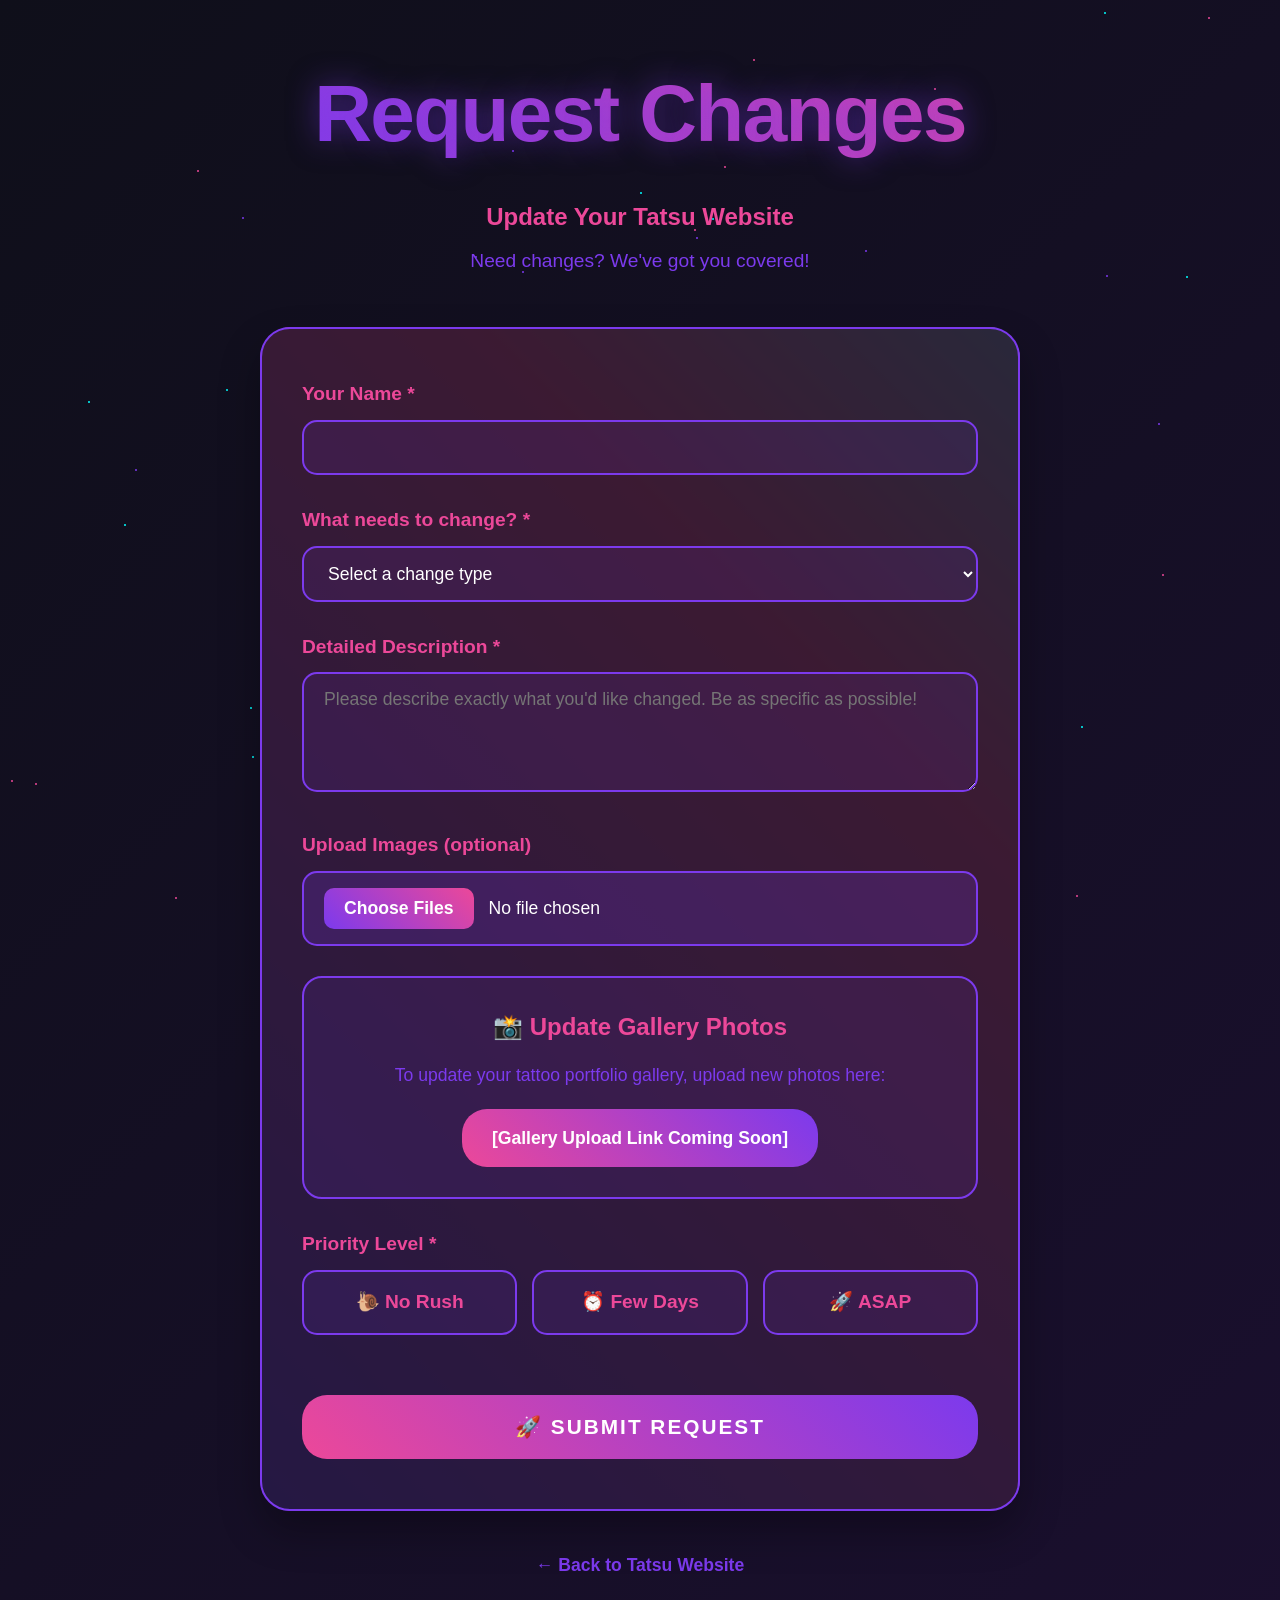
==== changes.html @ d2bb9855 "Add change request form + visual editor — full BWS client experience" ====
<!DOCTYPE html>
<html lang="en">
<head>
    <meta charset="UTF-8">
    <meta name="viewport" content="width=device-width, initial-scale=1.0">
    <title>Request Changes - TATSU | Houston, TX</title>
    <style>
        * {
            margin: 0;
            padding: 0;
            box-sizing: border-box;
        }

        body {
            font-family: 'Arial', sans-serif;
            background: linear-gradient(135deg, #0f0f1a 0%, #1a0f2e 100%);
            color: white;
            line-height: 1.6;
            min-height: 100vh;
            overflow-x: hidden;
        }

        /* Animated background stars */
        .stars {
            position: fixed;
            top: 0;
            left: 0;
            width: 100%;
            height: 100%;
            pointer-events: none;
            z-index: -1;
        }

        .star {
            position: absolute;
            width: 2px;
            height: 2px;
            background: #ec4899;
            border-radius: 50%;
            animation: twinkle 3s infinite;
        }

        .star:nth-child(2n) {
            background: #7c3aed;
            animation-delay: 1s;
        }

        .star:nth-child(3n) {
            background: #00ffff;
            animation-delay: 2s;
        }

        @keyframes twinkle {
            0%, 100% { opacity: 0; }
            50% { opacity: 1; }
        }

        .container {
            max-width: 800px;
            margin: 0 auto;
            padding: 50px 20px;
        }

        /* Header */
        .header {
            text-align: center;
            margin-bottom: 50px;
        }

        .header h1 {
            font-size: clamp(3rem, 10vw, 5rem);
            font-weight: 900;
            background: linear-gradient(45deg, #7c3aed, #ec4899, #00ffff, #7c3aed);
            background-size: 400%;
            background-clip: text;
            -webkit-background-clip: text;
            -webkit-text-fill-color: transparent;
            animation: gradient 3s ease-in-out infinite;
            text-shadow: 0 0 30px rgba(124, 58, 237, 0.5);
            letter-spacing: -0.02em;
            margin-bottom: 20px;
        }

        @keyframes gradient {
            0%, 100% { background-position: 0% 50%; }
            50% { background-position: 100% 50%; }
        }

        .header .subtitle {
            font-size: 1.5rem;
            color: #ec4899;
            font-weight: 600;
            margin-bottom: 10px;
        }

        .header .description {
            color: #7c3aed;
            font-size: 1.2rem;
            font-weight: 500;
        }

        /* Form Styles */
        .form-container {
            background: rgba(15, 15, 26, 0.8);
            border: 2px solid #7c3aed;
            border-radius: 30px;
            padding: 50px 40px;
            box-shadow: 0 20px 40px rgba(0, 0, 0, 0.3);
            position: relative;
        }

        .form-container::before {
            content: '';
            position: absolute;
            top: -2px;
            left: -2px;
            right: -2px;
            bottom: -2px;
            background: linear-gradient(45deg, #7c3aed, #ec4899, #00ffff, #7c3aed);
            background-size: 400%;
            border-radius: 32px;
            z-index: -1;
            animation: gradient 3s ease-in-out infinite;
        }

        .form-group {
            margin-bottom: 30px;
        }

        .form-group label {
            display: block;
            font-size: 1.2rem;
            font-weight: 600;
            color: #ec4899;
            margin-bottom: 10px;
        }

        .form-group input,
        .form-group select,
        .form-group textarea {
            width: 100%;
            padding: 15px 20px;
            font-size: 1.1rem;
            font-family: 'Arial', sans-serif;
            background: rgba(124, 58, 237, 0.1);
            border: 2px solid #7c3aed;
            border-radius: 15px;
            color: white;
            transition: all 0.3s ease;
        }

        .form-group input:focus,
        .form-group select:focus,
        .form-group textarea:focus {
            outline: none;
            border-color: #ec4899;
            background: rgba(236, 72, 153, 0.1);
            box-shadow: 0 0 20px rgba(236, 72, 153, 0.3);
        }

        .form-group select option {
            background: #1a0f2e;
            color: white;
        }

        .form-group textarea {
            min-height: 120px;
            resize: vertical;
        }

        .form-group input[type="file"] {
            background: rgba(124, 58, 237, 0.2);
            cursor: pointer;
        }

        .form-group input[type="file"]::-webkit-file-upload-button {
            background: linear-gradient(45deg, #7c3aed, #ec4899);
            border: none;
            color: white;
            padding: 10px 20px;
            border-radius: 10px;
            font-weight: 600;
            cursor: pointer;
            margin-right: 15px;
        }

        /* Priority badges */
        .priority-options {
            display: grid;
            grid-template-columns: repeat(auto-fit, minmax(150px, 1fr));
            gap: 15px;
        }

        .priority-option {
            position: relative;
        }

        .priority-option input[type="radio"] {
            display: none;
        }

        .priority-option label {
            display: block;
            padding: 15px 20px;
            background: rgba(124, 58, 237, 0.1);
            border: 2px solid #7c3aed;
            border-radius: 15px;
            text-align: center;
            cursor: pointer;
            transition: all 0.3s ease;
            font-weight: 600;
        }

        .priority-option input[type="radio"]:checked + label {
            background: linear-gradient(45deg, #7c3aed, #ec4899);
            border-color: #ec4899;
            box-shadow: 0 10px 20px rgba(236, 72, 153, 0.3);
        }

        .priority-option label:hover {
            border-color: #ec4899;
            background: rgba(236, 72, 153, 0.1);
        }

        /* Gallery Upload Section */
        .gallery-upload {
            background: rgba(124, 58, 237, 0.1);
            border: 2px solid #7c3aed;
            border-radius: 20px;
            padding: 30px;
            margin: 30px 0;
            text-align: center;
        }

        .gallery-upload h3 {
            color: #ec4899;
            font-size: 1.5rem;
            margin-bottom: 15px;
            font-weight: 700;
        }

        .gallery-upload p {
            font-size: 1.1rem;
            color: #7c3aed;
            margin-bottom: 20px;
        }

        .gallery-link {
            display: inline-block;
            background: linear-gradient(45deg, #ec4899, #7c3aed);
            color: white;
            text-decoration: none;
            padding: 15px 30px;
            border-radius: 25px;
            font-weight: 600;
            font-size: 1.1rem;
            transition: all 0.3s ease;
        }

        .gallery-link:hover {
            transform: translateY(-3px);
            box-shadow: 0 10px 20px rgba(236, 72, 153, 0.4);
        }

        /* Submit Button */
        .submit-btn {
            background: linear-gradient(45deg, #ec4899, #7c3aed);
            color: white;
            border: none;
            padding: 20px 50px;
            font-size: 1.3rem;
            font-weight: 700;
            border-radius: 25px;
            cursor: pointer;
            transition: all 0.3s ease;
            text-transform: uppercase;
            letter-spacing: 2px;
            width: 100%;
            margin-top: 20px;
        }

        .submit-btn:hover {
            transform: translateY(-3px);
            box-shadow: 0 15px 30px rgba(236, 72, 153, 0.5);
        }

        .submit-btn:active {
            transform: translateY(0);
        }

        /* Back link */
        .back-link {
            text-align: center;
            margin-top: 40px;
        }

        .back-link a {
            color: #7c3aed;
            text-decoration: none;
            font-size: 1.1rem;
            font-weight: 600;
            transition: color 0.3s ease;
        }

        .back-link a:hover {
            color: #ec4899;
        }

        /* Mobile Responsive */
        @media (max-width: 768px) {
            .container {
                padding: 30px 15px;
            }
            
            .form-container {
                padding: 30px 25px;
            }

            .priority-options {
                grid-template-columns: 1fr;
            }
        }

        /* Smooth Scroll */
        html {
            scroll-behavior: smooth;
        }
    </style>
</head>
<body>
    <div class="stars" id="stars"></div>

    <div class="container">
        <div class="header">
            <h1>Request Changes</h1>
            <div class="subtitle">Update Your Tatsu Website</div>
            <div class="description">Need changes? We've got you covered!</div>
        </div>

        <div class="form-container">
            <form action="https://formsubmit.co/bayouwebstudio@gmail.com" method="POST" enctype="multipart/form-data">
                <!-- Hidden Fields -->
                <input type="hidden" name="_subject" value="Site Change Request — Tatsu Tattoos">
                <input type="hidden" name="site_name" value="Tatsu Tattoos">
                <input type="hidden" name="_next" value="https://tatsutattoos.com/index.html">

                <!-- Name Field -->
                <div class="form-group">
                    <label for="name">Your Name *</label>
                    <input type="text" id="name" name="name" required>
                </div>

                <!-- What to Change Dropdown -->
                <div class="form-group">
                    <label for="change_type">What needs to change? *</label>
                    <select id="change_type" name="change_type" required>
                        <option value="">Select a change type</option>
                        <option value="Update Gallery">Update Gallery</option>
                        <option value="Change Text">Change Text</option>
                        <option value="Update Contact Info">Update Contact Info</option>
                        <option value="Update Hours">Update Hours</option>
                        <option value="Add/Remove Services">Add/Remove Services</option>
                        <option value="Other">Other</option>
                    </select>
                </div>

                <!-- Description -->
                <div class="form-group">
                    <label for="description">Detailed Description *</label>
                    <textarea id="description" name="description" placeholder="Please describe exactly what you'd like changed. Be as specific as possible!" required></textarea>
                </div>

                <!-- Upload Images -->
                <div class="form-group">
                    <label for="images">Upload Images (optional)</label>
                    <input type="file" id="images" name="images" accept="image/*" multiple>
                </div>

                <!-- Gallery Upload Section -->
                <div class="gallery-upload">
                    <h3>📸 Update Gallery Photos</h3>
                    <p>To update your tattoo portfolio gallery, upload new photos here:</p>
                    <div class="gallery-link">[Gallery Upload Link Coming Soon]</div>
                </div>

                <!-- Priority -->
                <div class="form-group">
                    <label>Priority Level *</label>
                    <div class="priority-options">
                        <div class="priority-option">
                            <input type="radio" id="no_rush" name="priority" value="No rush" required>
                            <label for="no_rush">🐌 No Rush</label>
                        </div>
                        <div class="priority-option">
                            <input type="radio" id="few_days" name="priority" value="Few days" required>
                            <label for="few_days">⏰ Few Days</label>
                        </div>
                        <div class="priority-option">
                            <input type="radio" id="asap" name="priority" value="ASAP" required>
                            <label for="asap">🚀 ASAP</label>
                        </div>
                    </div>
                </div>

                <!-- Submit Button -->
                <button type="submit" class="submit-btn">
                    🚀 Submit Request
                </button>
            </form>
        </div>

        <div class="back-link">
            <a href="index.html">← Back to Tatsu Website</a>
        </div>
    </div>

    <script>
        // Create animated stars (same as main site)
        function createStars() {
            const starsContainer = document.getElementById('stars');
            const numberOfStars = 50;
            
            for (let i = 0; i < numberOfStars; i++) {
                const star = document.createElement('div');
                star.className = 'star';
                star.style.left = Math.random() * 100 + '%';
                star.style.top = Math.random() * 100 + '%';
                star.style.animationDelay = Math.random() * 3 + 's';
                starsContainer.appendChild(star);
            }
        }

        // Initialize
        createStars();
    </script>
</body>
</html>
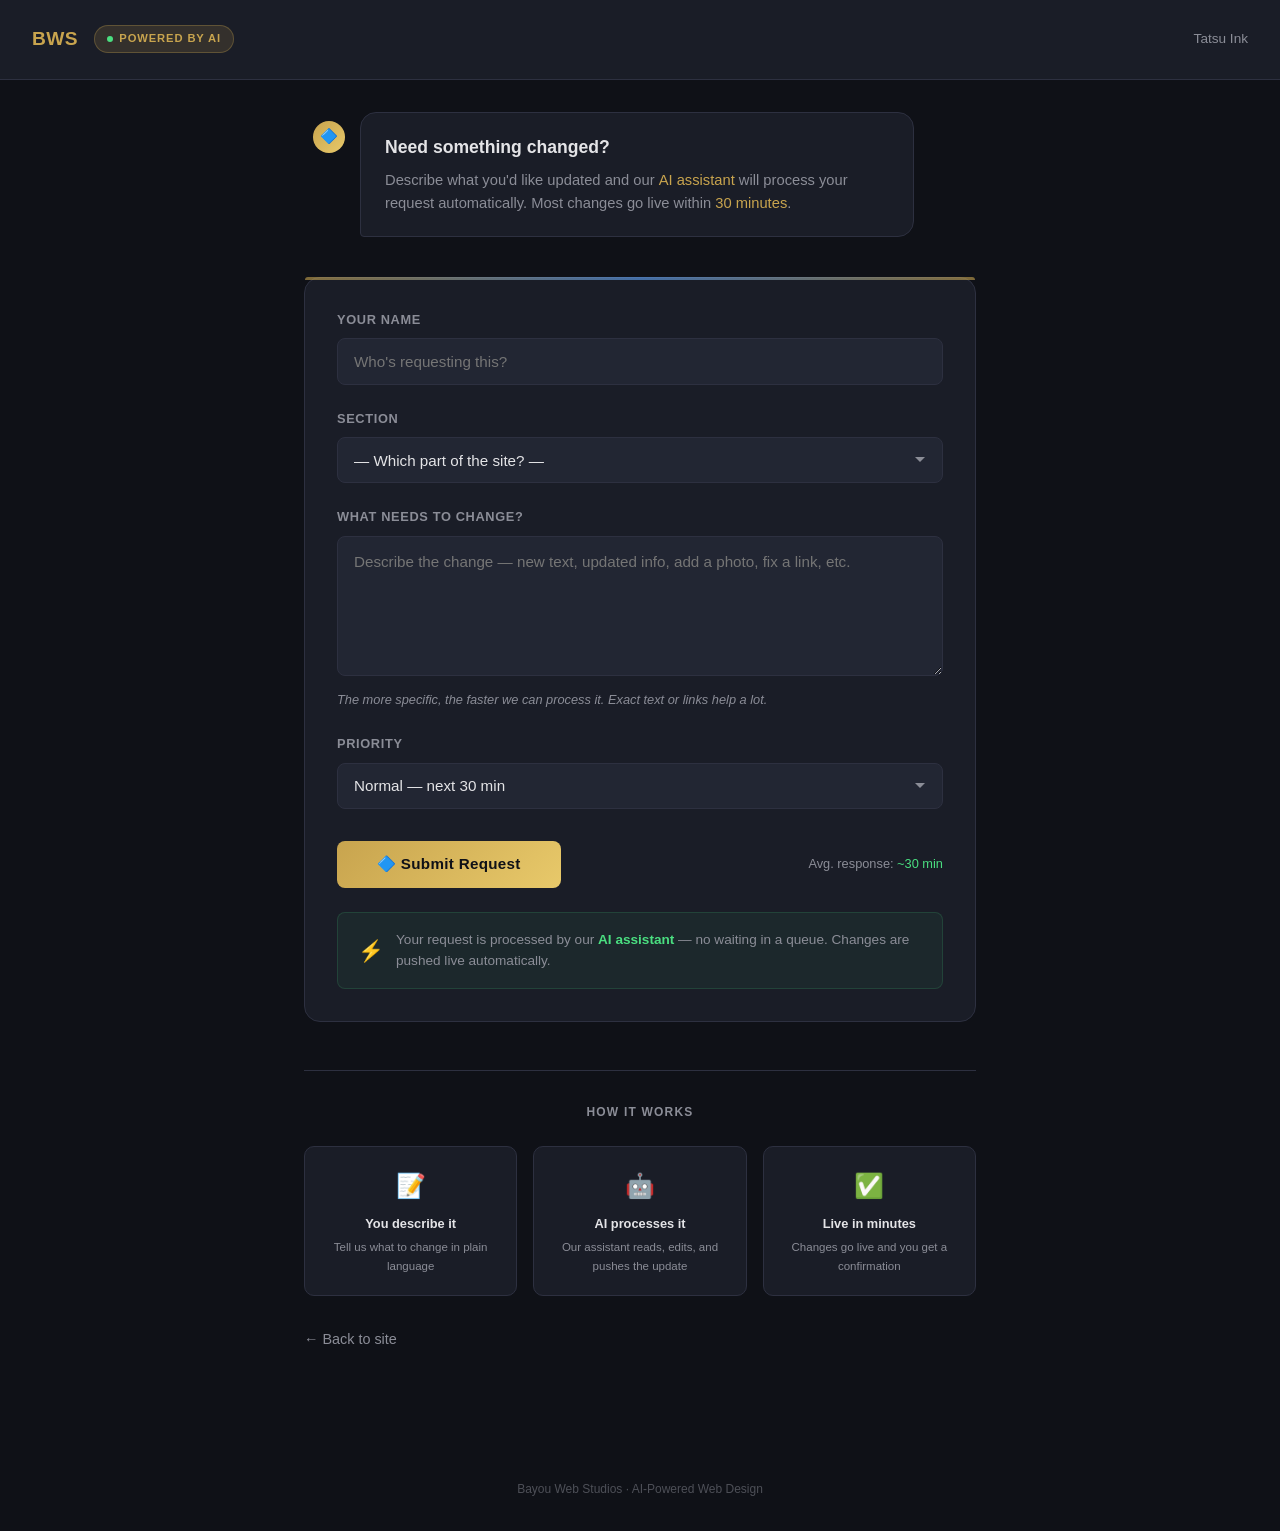
==== commit 5ca9e41d: "Add AI-powered change request page" ====
--- a/changes.html
+++ b/changes.html
@@ -3,435 +3,552 @@
 <head>
     <meta charset="UTF-8">
     <meta name="viewport" content="width=device-width, initial-scale=1.0">
-    <title>Request Changes - TATSU | Houston, TX</title>
+    <title>Request Changes — Tatsu Ink | Bayou Web Studios</title>
+    <meta name="robots" content="noindex, nofollow">
+    <link rel="icon" type="image/svg+xml" href="data:image/svg+xml,<svg xmlns='http://www.w3.org/2000/svg' viewBox='0 0 100 100'><text y='.9em' font-size='90'>🔷</text></svg>">
     <style>
-        * {
-            margin: 0;
-            padding: 0;
-            box-sizing: border-box;
+        * { margin: 0; padding: 0; box-sizing: border-box; }
+        
+        :root {
+            --bg: #0f1117;
+            --surface: #1a1d27;
+            --card: #222633;
+            --accent: #c8a44e;
+            --accent-glow: rgba(200, 164, 78, 0.15);
+            --text: #e4e4e7;
+            --text-muted: #8b8d97;
+            --border: #2d3040;
+            --success: #4ade80;
+            --ai-blue: #60a5fa;
         }
 
         body {
-            font-family: 'Arial', sans-serif;
-            background: linear-gradient(135deg, #0f0f1a 0%, #1a0f2e 100%);
-            color: white;
+            font-family: -apple-system, BlinkMacSystemFont, 'Segoe UI', sans-serif;
+            background: var(--bg);
+            color: var(--text);
+            min-height: 100vh;
             line-height: 1.6;
-            min-height: 100vh;
-            overflow-x: hidden;
-        }
-
-        /* Animated background stars */
-        .stars {
-            position: fixed;
-            top: 0;
-            left: 0;
-            width: 100%;
-            height: 100%;
-            pointer-events: none;
-            z-index: -1;
-        }
-
-        .star {
-            position: absolute;
-            width: 2px;
-            height: 2px;
-            background: #ec4899;
-            border-radius: 50%;
-            animation: twinkle 3s infinite;
-        }
-
-        .star:nth-child(2n) {
-            background: #7c3aed;
-            animation-delay: 1s;
-        }
-
-        .star:nth-child(3n) {
-            background: #00ffff;
-            animation-delay: 2s;
-        }
-
-        @keyframes twinkle {
-            0%, 100% { opacity: 0; }
-            50% { opacity: 1; }
-        }
-
-        .container {
-            max-width: 800px;
-            margin: 0 auto;
-            padding: 50px 20px;
         }
 
         /* Header */
         .header {
-            text-align: center;
-            margin-bottom: 50px;
-        }
-
-        .header h1 {
-            font-size: clamp(3rem, 10vw, 5rem);
-            font-weight: 900;
-            background: linear-gradient(45deg, #7c3aed, #ec4899, #00ffff, #7c3aed);
-            background-size: 400%;
-            background-clip: text;
-            -webkit-background-clip: text;
-            -webkit-text-fill-color: transparent;
-            animation: gradient 3s ease-in-out infinite;
-            text-shadow: 0 0 30px rgba(124, 58, 237, 0.5);
-            letter-spacing: -0.02em;
-            margin-bottom: 20px;
-        }
-
-        @keyframes gradient {
-            0%, 100% { background-position: 0% 50%; }
-            50% { background-position: 100% 50%; }
-        }
-
-        .header .subtitle {
-            font-size: 1.5rem;
-            color: #ec4899;
+            padding: 1.5rem 2rem;
+            border-bottom: 1px solid var(--border);
+            display: flex;
+            align-items: center;
+            justify-content: space-between;
+            background: var(--surface);
+        }
+
+        .header-left {
+            display: flex;
+            align-items: center;
+            gap: 1rem;
+        }
+
+        .bws-logo {
+            font-size: 1.2rem;
+            font-weight: 700;
+            color: var(--accent);
+            text-decoration: none;
+            letter-spacing: 0.02em;
+        }
+
+        .ai-badge {
+            display: inline-flex;
+            align-items: center;
+            gap: 0.4rem;
+            padding: 0.25rem 0.75rem;
+            background: var(--accent-glow);
+            border: 1px solid rgba(200, 164, 78, 0.3);
+            border-radius: 100px;
+            font-size: 0.7rem;
             font-weight: 600;
-            margin-bottom: 10px;
-        }
-
-        .header .description {
-            color: #7c3aed;
-            font-size: 1.2rem;
+            letter-spacing: 0.08em;
+            text-transform: uppercase;
+            color: var(--accent);
+        }
+
+        .ai-badge .pulse {
+            width: 6px;
+            height: 6px;
+            background: var(--success);
+            border-radius: 50%;
+            animation: pulse 2s infinite;
+        }
+
+        @keyframes pulse {
+            0%, 100% { opacity: 1; box-shadow: 0 0 0 0 rgba(74, 222, 128, 0.4); }
+            50% { opacity: 0.7; box-shadow: 0 0 0 4px rgba(74, 222, 128, 0); }
+        }
+
+        .site-name {
+            font-size: 0.85rem;
+            color: var(--text-muted);
+        }
+
+        /* Main Layout */
+        .main {
+            max-width: 720px;
+            margin: 0 auto;
+            padding: 2rem 1.5rem 6rem;
+        }
+
+        /* Chat-style intro */
+        .chat-intro {
+            margin-bottom: 2.5rem;
+        }
+
+        .chat-bubble {
+            background: var(--surface);
+            border: 1px solid var(--border);
+            border-radius: 1rem 1rem 1rem 0.25rem;
+            padding: 1.25rem 1.5rem;
+            margin-bottom: 1rem;
+            position: relative;
+            max-width: 90%;
+        }
+
+        .chat-bubble .avatar {
+            position: absolute;
+            left: -3rem;
+            top: 0.5rem;
+            width: 2rem;
+            height: 2rem;
+            background: linear-gradient(135deg, var(--accent), #e8c96a);
+            border-radius: 50%;
+            display: flex;
+            align-items: center;
+            justify-content: center;
+            font-size: 0.9rem;
+        }
+
+        .chat-bubble h2 {
+            font-size: 1.1rem;
+            font-weight: 600;
+            margin-bottom: 0.5rem;
+            color: var(--text);
+        }
+
+        .chat-bubble p {
+            color: var(--text-muted);
+            font-size: 0.92rem;
+        }
+
+        .chat-bubble .highlight {
+            color: var(--accent);
             font-weight: 500;
         }
 
-        /* Form Styles */
+        /* Form as chat response */
         .form-container {
-            background: rgba(15, 15, 26, 0.8);
-            border: 2px solid #7c3aed;
-            border-radius: 30px;
-            padding: 50px 40px;
-            box-shadow: 0 20px 40px rgba(0, 0, 0, 0.3);
+            background: var(--surface);
+            border: 1px solid var(--border);
+            border-radius: 1rem;
+            padding: 2rem;
             position: relative;
         }
 
         .form-container::before {
             content: '';
             position: absolute;
-            top: -2px;
-            left: -2px;
-            right: -2px;
-            bottom: -2px;
-            background: linear-gradient(45deg, #7c3aed, #ec4899, #00ffff, #7c3aed);
-            background-size: 400%;
-            border-radius: 32px;
-            z-index: -1;
-            animation: gradient 3s ease-in-out infinite;
+            top: -1px;
+            left: 0;
+            right: 0;
+            height: 3px;
+            background: linear-gradient(90deg, var(--accent), var(--ai-blue), var(--accent));
+            border-radius: 1rem 1rem 0 0;
+            opacity: 0.6;
         }
 
         .form-group {
-            margin-bottom: 30px;
+            margin-bottom: 1.5rem;
         }
 
         .form-group label {
             display: block;
-            font-size: 1.2rem;
+            font-size: 0.8rem;
             font-weight: 600;
-            color: #ec4899;
-            margin-bottom: 10px;
+            letter-spacing: 0.05em;
+            text-transform: uppercase;
+            color: var(--text-muted);
+            margin-bottom: 0.5rem;
         }
 
         .form-group input,
-        .form-group select,
+        .form-group textarea,
+        .form-group select {
+            width: 100%;
+            padding: 0.85rem 1rem;
+            font-family: inherit;
+            font-size: 0.95rem;
+            color: var(--text);
+            background: var(--card);
+            border: 1px solid var(--border);
+            border-radius: 8px;
+            transition: all 0.2s;
+            -webkit-appearance: none;
+        }
+
+        .form-group select {
+            cursor: pointer;
+            background-image: url("data:image/svg+xml,%3Csvg xmlns='http://www.w3.org/2000/svg' width='12' height='12' viewBox='0 0 12 12'%3E%3Cpath fill='%238b8d97' d='M6 8L1 3h10z'/%3E%3C/svg%3E");
+            background-repeat: no-repeat;
+            background-position: right 1rem center;
+            padding-right: 2.5rem;
+        }
+
+        .form-group input:focus,
+        .form-group textarea:focus,
+        .form-group select:focus {
+            outline: none;
+            border-color: var(--accent);
+            box-shadow: 0 0 0 3px var(--accent-glow);
+        }
+
         .form-group textarea {
-            width: 100%;
-            padding: 15px 20px;
-            font-size: 1.1rem;
-            font-family: 'Arial', sans-serif;
-            background: rgba(124, 58, 237, 0.1);
-            border: 2px solid #7c3aed;
-            border-radius: 15px;
-            color: white;
-            transition: all 0.3s ease;
-        }
-
-        .form-group input:focus,
-        .form-group select:focus,
-        .form-group textarea:focus {
-            outline: none;
-            border-color: #ec4899;
-            background: rgba(236, 72, 153, 0.1);
-            box-shadow: 0 0 20px rgba(236, 72, 153, 0.3);
-        }
-
-        .form-group select option {
-            background: #1a0f2e;
-            color: white;
-        }
-
-        .form-group textarea {
-            min-height: 120px;
+            min-height: 140px;
             resize: vertical;
-        }
-
-        .form-group input[type="file"] {
-            background: rgba(124, 58, 237, 0.2);
+            line-height: 1.6;
+        }
+
+        .form-group .hint {
+            font-size: 0.8rem;
+            color: var(--text-muted);
+            margin-top: 0.4rem;
+            font-style: italic;
+        }
+
+        /* Submit */
+        .submit-row {
+            display: flex;
+            align-items: center;
+            justify-content: space-between;
+            gap: 1rem;
+            margin-top: 2rem;
+            flex-wrap: wrap;
+        }
+
+        .submit-btn {
+            display: inline-flex;
+            align-items: center;
+            gap: 0.5rem;
+            padding: 0.9rem 2.5rem;
+            font-family: inherit;
+            font-size: 0.95rem;
+            font-weight: 600;
+            color: var(--bg);
+            background: linear-gradient(135deg, var(--accent), #e8c96a);
+            border: none;
+            border-radius: 8px;
             cursor: pointer;
-        }
-
-        .form-group input[type="file"]::-webkit-file-upload-button {
-            background: linear-gradient(45deg, #7c3aed, #ec4899);
-            border: none;
-            color: white;
-            padding: 10px 20px;
+            transition: all 0.3s;
+            letter-spacing: 0.02em;
+        }
+
+        .submit-btn:hover {
+            transform: translateY(-1px);
+            box-shadow: 0 6px 20px rgba(200, 164, 78, 0.35);
+        }
+
+        .submit-meta {
+            font-size: 0.8rem;
+            color: var(--text-muted);
+        }
+
+        .submit-meta span {
+            color: var(--success);
+            font-weight: 500;
+        }
+
+        /* Response time indicator */
+        .response-time {
+            display: flex;
+            align-items: center;
+            gap: 0.75rem;
+            padding: 1rem 1.25rem;
+            background: rgba(74, 222, 128, 0.06);
+            border: 1px solid rgba(74, 222, 128, 0.15);
+            border-radius: 8px;
+            margin-top: 1.5rem;
+        }
+
+        .response-time .icon {
+            font-size: 1.3rem;
+        }
+
+        .response-time .text {
+            font-size: 0.85rem;
+            color: var(--text-muted);
+        }
+
+        .response-time .text strong {
+            color: var(--success);
+            font-weight: 600;
+        }
+
+        /* How it works */
+        .how-it-works {
+            margin-top: 3rem;
+            padding-top: 2rem;
+            border-top: 1px solid var(--border);
+        }
+
+        .how-it-works h3 {
+            font-size: 0.75rem;
+            letter-spacing: 0.1em;
+            text-transform: uppercase;
+            color: var(--text-muted);
+            margin-bottom: 1.5rem;
+            text-align: center;
+        }
+
+        .steps {
+            display: grid;
+            grid-template-columns: repeat(3, 1fr);
+            gap: 1rem;
+        }
+
+        .step {
+            text-align: center;
+            padding: 1.25rem 0.75rem;
+            background: var(--surface);
+            border: 1px solid var(--border);
             border-radius: 10px;
+        }
+
+        .step .step-icon {
+            font-size: 1.5rem;
+            margin-bottom: 0.5rem;
+        }
+
+        .step .step-title {
+            font-size: 0.8rem;
             font-weight: 600;
-            cursor: pointer;
-            margin-right: 15px;
-        }
-
-        /* Priority badges */
-        .priority-options {
-            display: grid;
-            grid-template-columns: repeat(auto-fit, minmax(150px, 1fr));
-            gap: 15px;
-        }
-
-        .priority-option {
-            position: relative;
-        }
-
-        .priority-option input[type="radio"] {
+            color: var(--text);
+            margin-bottom: 0.25rem;
+        }
+
+        .step .step-desc {
+            font-size: 0.72rem;
+            color: var(--text-muted);
+        }
+
+        /* Success state */
+        .success-state {
             display: none;
-        }
-
-        .priority-option label {
-            display: block;
-            padding: 15px 20px;
-            background: rgba(124, 58, 237, 0.1);
-            border: 2px solid #7c3aed;
-            border-radius: 15px;
             text-align: center;
-            cursor: pointer;
-            transition: all 0.3s ease;
-            font-weight: 600;
-        }
-
-        .priority-option input[type="radio"]:checked + label {
-            background: linear-gradient(45deg, #7c3aed, #ec4899);
-            border-color: #ec4899;
-            box-shadow: 0 10px 20px rgba(236, 72, 153, 0.3);
-        }
-
-        .priority-option label:hover {
-            border-color: #ec4899;
-            background: rgba(236, 72, 153, 0.1);
-        }
-
-        /* Gallery Upload Section */
-        .gallery-upload {
-            background: rgba(124, 58, 237, 0.1);
-            border: 2px solid #7c3aed;
-            border-radius: 20px;
-            padding: 30px;
-            margin: 30px 0;
+            padding: 3rem 1rem;
+        }
+
+        .success-state.active { display: block; }
+
+        .success-check {
+            width: 64px;
+            height: 64px;
+            background: rgba(74, 222, 128, 0.1);
+            border: 2px solid var(--success);
+            border-radius: 50%;
+            display: flex;
+            align-items: center;
+            justify-content: center;
+            margin: 0 auto 1.5rem;
+            font-size: 1.8rem;
+            animation: scaleIn 0.4s ease;
+        }
+
+        @keyframes scaleIn {
+            from { transform: scale(0); }
+            to { transform: scale(1); }
+        }
+
+        .success-state h2 {
+            font-size: 1.5rem;
+            margin-bottom: 0.75rem;
+            color: var(--text);
+        }
+
+        .success-state p {
+            color: var(--text-muted);
+            margin-bottom: 0.5rem;
+        }
+
+        .success-state .eta {
+            display: inline-flex;
+            align-items: center;
+            gap: 0.4rem;
+            padding: 0.5rem 1.25rem;
+            background: rgba(74, 222, 128, 0.08);
+            border: 1px solid rgba(74, 222, 128, 0.2);
+            border-radius: 100px;
+            font-size: 0.85rem;
+            color: var(--success);
+            font-weight: 500;
+            margin-top: 1rem;
+        }
+
+        .back-link {
+            display: inline-block;
+            margin-top: 2rem;
+            color: var(--text-muted);
+            text-decoration: none;
+            font-size: 0.9rem;
+            transition: color 0.2s;
+        }
+
+        .back-link:hover { color: var(--accent); }
+
+        /* Footer */
+        .footer {
             text-align: center;
-        }
-
-        .gallery-upload h3 {
-            color: #ec4899;
-            font-size: 1.5rem;
-            margin-bottom: 15px;
-            font-weight: 700;
-        }
-
-        .gallery-upload p {
-            font-size: 1.1rem;
-            color: #7c3aed;
-            margin-bottom: 20px;
-        }
-
-        .gallery-link {
-            display: inline-block;
-            background: linear-gradient(45deg, #ec4899, #7c3aed);
-            color: white;
-            text-decoration: none;
-            padding: 15px 30px;
-            border-radius: 25px;
-            font-weight: 600;
-            font-size: 1.1rem;
-            transition: all 0.3s ease;
-        }
-
-        .gallery-link:hover {
-            transform: translateY(-3px);
-            box-shadow: 0 10px 20px rgba(236, 72, 153, 0.4);
-        }
-
-        /* Submit Button */
-        .submit-btn {
-            background: linear-gradient(45deg, #ec4899, #7c3aed);
-            color: white;
-            border: none;
-            padding: 20px 50px;
-            font-size: 1.3rem;
-            font-weight: 700;
-            border-radius: 25px;
-            cursor: pointer;
-            transition: all 0.3s ease;
-            text-transform: uppercase;
-            letter-spacing: 2px;
-            width: 100%;
-            margin-top: 20px;
-        }
-
-        .submit-btn:hover {
-            transform: translateY(-3px);
-            box-shadow: 0 15px 30px rgba(236, 72, 153, 0.5);
-        }
-
-        .submit-btn:active {
-            transform: translateY(0);
-        }
-
-        /* Back link */
-        .back-link {
-            text-align: center;
-            margin-top: 40px;
-        }
-
-        .back-link a {
-            color: #7c3aed;
-            text-decoration: none;
-            font-size: 1.1rem;
-            font-weight: 600;
-            transition: color 0.3s ease;
-        }
-
-        .back-link a:hover {
-            color: #ec4899;
-        }
-
-        /* Mobile Responsive */
-        @media (max-width: 768px) {
-            .container {
-                padding: 30px 15px;
-            }
-            
-            .form-container {
-                padding: 30px 25px;
-            }
-
-            .priority-options {
-                grid-template-columns: 1fr;
-            }
-        }
-
-        /* Smooth Scroll */
-        html {
-            scroll-behavior: smooth;
+            padding: 2rem;
+            font-size: 0.75rem;
+            color: var(--text-muted);
+            opacity: 0.5;
+        }
+
+        .footer a { color: var(--text-muted); text-decoration: none; }
+
+        /* Responsive */
+        @media (max-width: 600px) {
+            .chat-bubble .avatar { display: none; }
+            .chat-bubble { max-width: 100%; }
+            .steps { grid-template-columns: 1fr; }
+            .submit-row { flex-direction: column; text-align: center; }
+            .header { flex-direction: column; gap: 0.5rem; }
         }
     </style>
 </head>
 <body>
-    <div class="stars" id="stars"></div>
-
-    <div class="container">
-        <div class="header">
-            <h1>Request Changes</h1>
-            <div class="subtitle">Update Your Tatsu Website</div>
-            <div class="description">Need changes? We've got you covered!</div>
+
+    <header class="header">
+        <div class="header-left">
+            <a href="https://bayouwebstudio.com" class="bws-logo">BWS</a>
+            <div class="ai-badge">
+                <span class="pulse"></span>
+                Powered by AI
+            </div>
         </div>
-
-        <div class="form-container">
-            <form action="https://formsubmit.co/bayouwebstudio@gmail.com" method="POST" enctype="multipart/form-data">
-                <!-- Hidden Fields -->
-                <input type="hidden" name="_subject" value="Site Change Request — Tatsu Tattoos">
-                <input type="hidden" name="site_name" value="Tatsu Tattoos">
-                <input type="hidden" name="_next" value="https://tatsutattoos.com/index.html">
-
-                <!-- Name Field -->
+        <span class="site-name">Tatsu Ink</span>
+    </header>
+
+    <main class="main">
+        <!-- Chat intro -->
+        <div class="chat-intro" style="padding-left: 3.5rem;">
+            <div class="chat-bubble">
+                <div class="avatar">🔷</div>
+                <h2>Need something changed?</h2>
+                <p>Describe what you'd like updated and our <span class="highlight">AI assistant</span> will process your request automatically. Most changes go live within <span class="highlight">30 minutes</span>.</p>
+            </div>
+        </div>
+
+        <!-- Form -->
+        <div class="form-container" id="form-container">
+            <form action="https://formsubmit.co/bayouwebstudio@gmail.com" method="POST" id="change-form">
+                <input type="hidden" name="_subject" value="🔷 Change Request — tatsuink.com">
+                <input type="hidden" name="_template" value="box">
+                <input type="hidden" name="_captcha" value="true">
+                <input type="hidden" name="_next" value="https://bayouwebstudio.com/tatsutattoos/changes.html?submitted=true">
+                <input type="hidden" name="site" value="tatsuink.com">
+                <input type="text" name="_honey" style="display:none">
+
                 <div class="form-group">
-                    <label for="name">Your Name *</label>
-                    <input type="text" id="name" name="name" required>
-                </div>
-
-                <!-- What to Change Dropdown -->
+                    <label for="name">Your Name</label>
+                    <input type="text" id="name" name="name" required placeholder="Who's requesting this?">
+                </div>
+
                 <div class="form-group">
-                    <label for="change_type">What needs to change? *</label>
-                    <select id="change_type" name="change_type" required>
-                        <option value="">Select a change type</option>
-                        <option value="Update Gallery">Update Gallery</option>
-                        <option value="Change Text">Change Text</option>
-                        <option value="Update Contact Info">Update Contact Info</option>
-                        <option value="Update Hours">Update Hours</option>
-                        <option value="Add/Remove Services">Add/Remove Services</option>
-                        <option value="Other">Other</option>
+                    <label for="section">Section</label>
+                    <select id="section" name="section">
+                        <option value="">— Which part of the site? —</option>
+                                                <option value="Hero / Header">Hero / Header</option>
+                        <option value="About">About</option>
+                        <option value="Gallery">Gallery</option>
+                        <option value="Booking Info">Booking Info</option>
+                        <option value="Contact / Social">Contact / Social</option>
+                        <option value="General / Other">General / Other</option>
                     </select>
                 </div>
 
-                <!-- Description -->
                 <div class="form-group">
-                    <label for="description">Detailed Description *</label>
-                    <textarea id="description" name="description" placeholder="Please describe exactly what you'd like changed. Be as specific as possible!" required></textarea>
-                </div>
-
-                <!-- Upload Images -->
+                    <label for="change">What needs to change?</label>
+                    <textarea id="change" name="change_description" required placeholder="Describe the change — new text, updated info, add a photo, fix a link, etc."></textarea>
+                    <p class="hint">The more specific, the faster we can process it. Exact text or links help a lot.</p>
+                </div>
+
                 <div class="form-group">
-                    <label for="images">Upload Images (optional)</label>
-                    <input type="file" id="images" name="images" accept="image/*" multiple>
-                </div>
-
-                <!-- Gallery Upload Section -->
-                <div class="gallery-upload">
-                    <h3>📸 Update Gallery Photos</h3>
-                    <p>To update your tattoo portfolio gallery, upload new photos here:</p>
-                    <div class="gallery-link">[Gallery Upload Link Coming Soon]</div>
-                </div>
-
-                <!-- Priority -->
-                <div class="form-group">
-                    <label>Priority Level *</label>
-                    <div class="priority-options">
-                        <div class="priority-option">
-                            <input type="radio" id="no_rush" name="priority" value="No rush" required>
-                            <label for="no_rush">🐌 No Rush</label>
-                        </div>
-                        <div class="priority-option">
-                            <input type="radio" id="few_days" name="priority" value="Few days" required>
-                            <label for="few_days">⏰ Few Days</label>
-                        </div>
-                        <div class="priority-option">
-                            <input type="radio" id="asap" name="priority" value="ASAP" required>
-                            <label for="asap">🚀 ASAP</label>
-                        </div>
+                    <label for="priority">Priority</label>
+                    <select id="priority" name="priority">
+                        <option value="Normal">Normal — next 30 min</option>
+                        <option value="Soon">Soon — ASAP</option>
+                        <option value="Urgent">Urgent — right now</option>
+                    </select>
+                </div>
+
+                <div class="submit-row">
+                    <button type="submit" class="submit-btn">
+                        🔷 Submit Request
+                    </button>
+                    <div class="submit-meta">
+                        Avg. response: <span>~30 min</span>
                     </div>
                 </div>
 
-                <!-- Submit Button -->
-                <button type="submit" class="submit-btn">
-                    🚀 Submit Request
-                </button>
+                <div class="response-time">
+                    <span class="icon">⚡</span>
+                    <span class="text">Your request is processed by our <strong>AI assistant</strong> — no waiting in a queue. Changes are pushed live automatically.</span>
+                </div>
             </form>
         </div>
 
-        <div class="back-link">
-            <a href="index.html">← Back to Tatsu Website</a>
+        <!-- Success State -->
+        <div class="success-state" id="success-state">
+            <div class="success-check">✓</div>
+            <h2>Request Received</h2>
+            <p>Our AI assistant is processing your change.</p>
+            <p>You'll get an email when it's live.</p>
+            <div class="eta">⚡ Estimated: under 30 minutes</div>
+            <br>
+            <a href="/" class="back-link">← Back to site</a>
         </div>
-    </div>
+
+        <!-- How it works -->
+        <div class="how-it-works" id="how-section">
+            <h3>How it works</h3>
+            <div class="steps">
+                <div class="step">
+                    <div class="step-icon">📝</div>
+                    <div class="step-title">You describe it</div>
+                    <div class="step-desc">Tell us what to change in plain language</div>
+                </div>
+                <div class="step">
+                    <div class="step-icon">🤖</div>
+                    <div class="step-title">AI processes it</div>
+                    <div class="step-desc">Our assistant reads, edits, and pushes the update</div>
+                </div>
+                <div class="step">
+                    <div class="step-icon">✅</div>
+                    <div class="step-title">Live in minutes</div>
+                    <div class="step-desc">Changes go live and you get a confirmation</div>
+                </div>
+            </div>
+        </div>
+
+        <a href="/" class="back-link" id="back-link">← Back to site</a>
+    </main>
+
+    <footer class="footer">
+        <a href="https://bayouwebstudio.com">Bayou Web Studios</a> · AI-Powered Web Design
+    </footer>
 
     <script>
-        // Create animated stars (same as main site)
-        function createStars() {
-            const starsContainer = document.getElementById('stars');
-            const numberOfStars = 50;
-            
-            for (let i = 0; i < numberOfStars; i++) {
-                const star = document.createElement('div');
-                star.className = 'star';
-                star.style.left = Math.random() * 100 + '%';
-                star.style.top = Math.random() * 100 + '%';
-                star.style.animationDelay = Math.random() * 3 + 's';
-                starsContainer.appendChild(star);
-            }
-        }
-
-        // Initialize
-        createStars();
+        if (window.location.search.includes('submitted=true')) {
+            document.getElementById('form-container').style.display = 'none';
+            document.querySelector('.chat-intro').style.display = 'none';
+            document.getElementById('how-section').style.display = 'none';
+            document.getElementById('back-link').style.display = 'none';
+            document.getElementById('success-state').classList.add('active');
+        }
     </script>
 </body>
-</html>+</html>
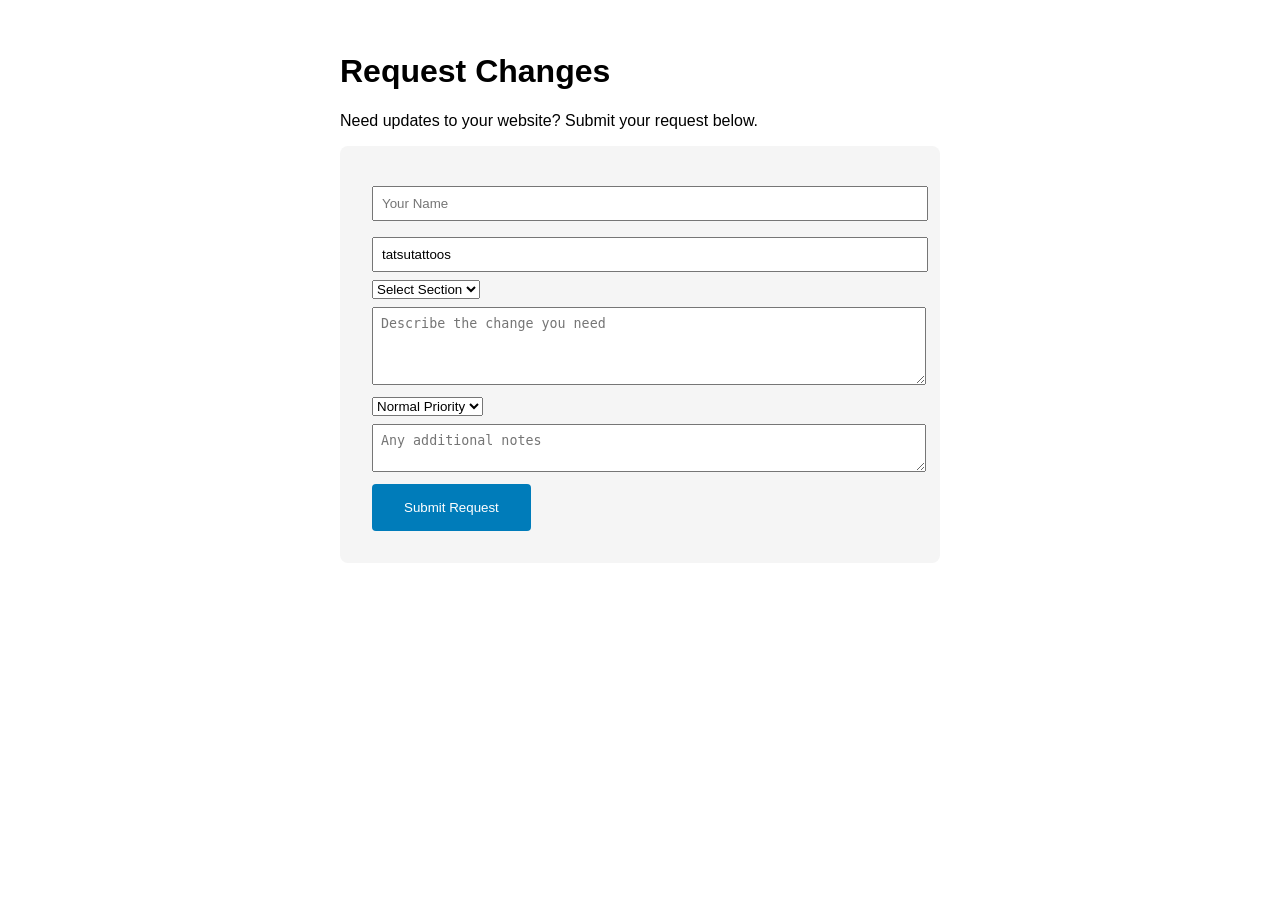
==== commit b9705a39: "Switch change requests to support@bayouwebstudio.com" ====
--- a/changes.html
+++ b/changes.html
@@ -1,554 +1,38 @@
 <!DOCTYPE html>
-<html lang="en">
+<html>
 <head>
-    <meta charset="UTF-8">
+    <title>Request Changes - tatsutattoos</title>
     <meta name="viewport" content="width=device-width, initial-scale=1.0">
-    <title>Request Changes — Tatsu Ink | Bayou Web Studios</title>
-    <meta name="robots" content="noindex, nofollow">
-    <link rel="icon" type="image/svg+xml" href="data:image/svg+xml,<svg xmlns='http://www.w3.org/2000/svg' viewBox='0 0 100 100'><text y='.9em' font-size='90'>🔷</text></svg>">
     <style>
-        * { margin: 0; padding: 0; box-sizing: border-box; }
-        
-        :root {
-            --bg: #0f1117;
-            --surface: #1a1d27;
-            --card: #222633;
-            --accent: #c8a44e;
-            --accent-glow: rgba(200, 164, 78, 0.15);
-            --text: #e4e4e7;
-            --text-muted: #8b8d97;
-            --border: #2d3040;
-            --success: #4ade80;
-            --ai-blue: #60a5fa;
-        }
-
-        body {
-            font-family: -apple-system, BlinkMacSystemFont, 'Segoe UI', sans-serif;
-            background: var(--bg);
-            color: var(--text);
-            min-height: 100vh;
-            line-height: 1.6;
-        }
-
-        /* Header */
-        .header {
-            padding: 1.5rem 2rem;
-            border-bottom: 1px solid var(--border);
-            display: flex;
-            align-items: center;
-            justify-content: space-between;
-            background: var(--surface);
-        }
-
-        .header-left {
-            display: flex;
-            align-items: center;
-            gap: 1rem;
-        }
-
-        .bws-logo {
-            font-size: 1.2rem;
-            font-weight: 700;
-            color: var(--accent);
-            text-decoration: none;
-            letter-spacing: 0.02em;
-        }
-
-        .ai-badge {
-            display: inline-flex;
-            align-items: center;
-            gap: 0.4rem;
-            padding: 0.25rem 0.75rem;
-            background: var(--accent-glow);
-            border: 1px solid rgba(200, 164, 78, 0.3);
-            border-radius: 100px;
-            font-size: 0.7rem;
-            font-weight: 600;
-            letter-spacing: 0.08em;
-            text-transform: uppercase;
-            color: var(--accent);
-        }
-
-        .ai-badge .pulse {
-            width: 6px;
-            height: 6px;
-            background: var(--success);
-            border-radius: 50%;
-            animation: pulse 2s infinite;
-        }
-
-        @keyframes pulse {
-            0%, 100% { opacity: 1; box-shadow: 0 0 0 0 rgba(74, 222, 128, 0.4); }
-            50% { opacity: 0.7; box-shadow: 0 0 0 4px rgba(74, 222, 128, 0); }
-        }
-
-        .site-name {
-            font-size: 0.85rem;
-            color: var(--text-muted);
-        }
-
-        /* Main Layout */
-        .main {
-            max-width: 720px;
-            margin: 0 auto;
-            padding: 2rem 1.5rem 6rem;
-        }
-
-        /* Chat-style intro */
-        .chat-intro {
-            margin-bottom: 2.5rem;
-        }
-
-        .chat-bubble {
-            background: var(--surface);
-            border: 1px solid var(--border);
-            border-radius: 1rem 1rem 1rem 0.25rem;
-            padding: 1.25rem 1.5rem;
-            margin-bottom: 1rem;
-            position: relative;
-            max-width: 90%;
-        }
-
-        .chat-bubble .avatar {
-            position: absolute;
-            left: -3rem;
-            top: 0.5rem;
-            width: 2rem;
-            height: 2rem;
-            background: linear-gradient(135deg, var(--accent), #e8c96a);
-            border-radius: 50%;
-            display: flex;
-            align-items: center;
-            justify-content: center;
-            font-size: 0.9rem;
-        }
-
-        .chat-bubble h2 {
-            font-size: 1.1rem;
-            font-weight: 600;
-            margin-bottom: 0.5rem;
-            color: var(--text);
-        }
-
-        .chat-bubble p {
-            color: var(--text-muted);
-            font-size: 0.92rem;
-        }
-
-        .chat-bubble .highlight {
-            color: var(--accent);
-            font-weight: 500;
-        }
-
-        /* Form as chat response */
-        .form-container {
-            background: var(--surface);
-            border: 1px solid var(--border);
-            border-radius: 1rem;
-            padding: 2rem;
-            position: relative;
-        }
-
-        .form-container::before {
-            content: '';
-            position: absolute;
-            top: -1px;
-            left: 0;
-            right: 0;
-            height: 3px;
-            background: linear-gradient(90deg, var(--accent), var(--ai-blue), var(--accent));
-            border-radius: 1rem 1rem 0 0;
-            opacity: 0.6;
-        }
-
-        .form-group {
-            margin-bottom: 1.5rem;
-        }
-
-        .form-group label {
-            display: block;
-            font-size: 0.8rem;
-            font-weight: 600;
-            letter-spacing: 0.05em;
-            text-transform: uppercase;
-            color: var(--text-muted);
-            margin-bottom: 0.5rem;
-        }
-
-        .form-group input,
-        .form-group textarea,
-        .form-group select {
-            width: 100%;
-            padding: 0.85rem 1rem;
-            font-family: inherit;
-            font-size: 0.95rem;
-            color: var(--text);
-            background: var(--card);
-            border: 1px solid var(--border);
-            border-radius: 8px;
-            transition: all 0.2s;
-            -webkit-appearance: none;
-        }
-
-        .form-group select {
-            cursor: pointer;
-            background-image: url("data:image/svg+xml,%3Csvg xmlns='http://www.w3.org/2000/svg' width='12' height='12' viewBox='0 0 12 12'%3E%3Cpath fill='%238b8d97' d='M6 8L1 3h10z'/%3E%3C/svg%3E");
-            background-repeat: no-repeat;
-            background-position: right 1rem center;
-            padding-right: 2.5rem;
-        }
-
-        .form-group input:focus,
-        .form-group textarea:focus,
-        .form-group select:focus {
-            outline: none;
-            border-color: var(--accent);
-            box-shadow: 0 0 0 3px var(--accent-glow);
-        }
-
-        .form-group textarea {
-            min-height: 140px;
-            resize: vertical;
-            line-height: 1.6;
-        }
-
-        .form-group .hint {
-            font-size: 0.8rem;
-            color: var(--text-muted);
-            margin-top: 0.4rem;
-            font-style: italic;
-        }
-
-        /* Submit */
-        .submit-row {
-            display: flex;
-            align-items: center;
-            justify-content: space-between;
-            gap: 1rem;
-            margin-top: 2rem;
-            flex-wrap: wrap;
-        }
-
-        .submit-btn {
-            display: inline-flex;
-            align-items: center;
-            gap: 0.5rem;
-            padding: 0.9rem 2.5rem;
-            font-family: inherit;
-            font-size: 0.95rem;
-            font-weight: 600;
-            color: var(--bg);
-            background: linear-gradient(135deg, var(--accent), #e8c96a);
-            border: none;
-            border-radius: 8px;
-            cursor: pointer;
-            transition: all 0.3s;
-            letter-spacing: 0.02em;
-        }
-
-        .submit-btn:hover {
-            transform: translateY(-1px);
-            box-shadow: 0 6px 20px rgba(200, 164, 78, 0.35);
-        }
-
-        .submit-meta {
-            font-size: 0.8rem;
-            color: var(--text-muted);
-        }
-
-        .submit-meta span {
-            color: var(--success);
-            font-weight: 500;
-        }
-
-        /* Response time indicator */
-        .response-time {
-            display: flex;
-            align-items: center;
-            gap: 0.75rem;
-            padding: 1rem 1.25rem;
-            background: rgba(74, 222, 128, 0.06);
-            border: 1px solid rgba(74, 222, 128, 0.15);
-            border-radius: 8px;
-            margin-top: 1.5rem;
-        }
-
-        .response-time .icon {
-            font-size: 1.3rem;
-        }
-
-        .response-time .text {
-            font-size: 0.85rem;
-            color: var(--text-muted);
-        }
-
-        .response-time .text strong {
-            color: var(--success);
-            font-weight: 600;
-        }
-
-        /* How it works */
-        .how-it-works {
-            margin-top: 3rem;
-            padding-top: 2rem;
-            border-top: 1px solid var(--border);
-        }
-
-        .how-it-works h3 {
-            font-size: 0.75rem;
-            letter-spacing: 0.1em;
-            text-transform: uppercase;
-            color: var(--text-muted);
-            margin-bottom: 1.5rem;
-            text-align: center;
-        }
-
-        .steps {
-            display: grid;
-            grid-template-columns: repeat(3, 1fr);
-            gap: 1rem;
-        }
-
-        .step {
-            text-align: center;
-            padding: 1.25rem 0.75rem;
-            background: var(--surface);
-            border: 1px solid var(--border);
-            border-radius: 10px;
-        }
-
-        .step .step-icon {
-            font-size: 1.5rem;
-            margin-bottom: 0.5rem;
-        }
-
-        .step .step-title {
-            font-size: 0.8rem;
-            font-weight: 600;
-            color: var(--text);
-            margin-bottom: 0.25rem;
-        }
-
-        .step .step-desc {
-            font-size: 0.72rem;
-            color: var(--text-muted);
-        }
-
-        /* Success state */
-        .success-state {
-            display: none;
-            text-align: center;
-            padding: 3rem 1rem;
-        }
-
-        .success-state.active { display: block; }
-
-        .success-check {
-            width: 64px;
-            height: 64px;
-            background: rgba(74, 222, 128, 0.1);
-            border: 2px solid var(--success);
-            border-radius: 50%;
-            display: flex;
-            align-items: center;
-            justify-content: center;
-            margin: 0 auto 1.5rem;
-            font-size: 1.8rem;
-            animation: scaleIn 0.4s ease;
-        }
-
-        @keyframes scaleIn {
-            from { transform: scale(0); }
-            to { transform: scale(1); }
-        }
-
-        .success-state h2 {
-            font-size: 1.5rem;
-            margin-bottom: 0.75rem;
-            color: var(--text);
-        }
-
-        .success-state p {
-            color: var(--text-muted);
-            margin-bottom: 0.5rem;
-        }
-
-        .success-state .eta {
-            display: inline-flex;
-            align-items: center;
-            gap: 0.4rem;
-            padding: 0.5rem 1.25rem;
-            background: rgba(74, 222, 128, 0.08);
-            border: 1px solid rgba(74, 222, 128, 0.2);
-            border-radius: 100px;
-            font-size: 0.85rem;
-            color: var(--success);
-            font-weight: 500;
-            margin-top: 1rem;
-        }
-
-        .back-link {
-            display: inline-block;
-            margin-top: 2rem;
-            color: var(--text-muted);
-            text-decoration: none;
-            font-size: 0.9rem;
-            transition: color 0.2s;
-        }
-
-        .back-link:hover { color: var(--accent); }
-
-        /* Footer */
-        .footer {
-            text-align: center;
-            padding: 2rem;
-            font-size: 0.75rem;
-            color: var(--text-muted);
-            opacity: 0.5;
-        }
-
-        .footer a { color: var(--text-muted); text-decoration: none; }
-
-        /* Responsive */
-        @media (max-width: 600px) {
-            .chat-bubble .avatar { display: none; }
-            .chat-bubble { max-width: 100%; }
-            .steps { grid-template-columns: 1fr; }
-            .submit-row { flex-direction: column; text-align: center; }
-            .header { flex-direction: column; gap: 0.5rem; }
-        }
+        body { font-family: sans-serif; max-width: 600px; margin: 0 auto; padding: 2rem; }
+        .form { background: #f5f5f5; padding: 2rem; border-radius: 8px; }
+        input, textarea { width: 100%; margin: 0.5rem 0; padding: 0.5rem; }
+        button { background: #007cba; color: white; padding: 1rem 2rem; border: none; border-radius: 4px; }
     </style>
 </head>
 <body>
-
-    <header class="header">
-        <div class="header-left">
-            <a href="https://bayouwebstudio.com" class="bws-logo">BWS</a>
-            <div class="ai-badge">
-                <span class="pulse"></span>
-                Powered by AI
-            </div>
-        </div>
-        <span class="site-name">Tatsu Ink</span>
-    </header>
-
-    <main class="main">
-        <!-- Chat intro -->
-        <div class="chat-intro" style="padding-left: 3.5rem;">
-            <div class="chat-bubble">
-                <div class="avatar">🔷</div>
-                <h2>Need something changed?</h2>
-                <p>Describe what you'd like updated and our <span class="highlight">AI assistant</span> will process your request automatically. Most changes go live within <span class="highlight">30 minutes</span>.</p>
-            </div>
-        </div>
-
-        <!-- Form -->
-        <div class="form-container" id="form-container">
-            <form action="https://formsubmit.co/bayouwebstudio@gmail.com" method="POST" id="change-form">
-                <input type="hidden" name="_subject" value="🔷 Change Request — tatsuink.com">
-                <input type="hidden" name="_template" value="box">
-                <input type="hidden" name="_captcha" value="true">
-                <input type="hidden" name="_next" value="https://bayouwebstudio.com/tatsutattoos/changes.html?submitted=true">
-                <input type="hidden" name="site" value="tatsuink.com">
-                <input type="text" name="_honey" style="display:none">
-
-                <div class="form-group">
-                    <label for="name">Your Name</label>
-                    <input type="text" id="name" name="name" required placeholder="Who's requesting this?">
-                </div>
-
-                <div class="form-group">
-                    <label for="section">Section</label>
-                    <select id="section" name="section">
-                        <option value="">— Which part of the site? —</option>
-                                                <option value="Hero / Header">Hero / Header</option>
-                        <option value="About">About</option>
-                        <option value="Gallery">Gallery</option>
-                        <option value="Booking Info">Booking Info</option>
-                        <option value="Contact / Social">Contact / Social</option>
-                        <option value="General / Other">General / Other</option>
-                    </select>
-                </div>
-
-                <div class="form-group">
-                    <label for="change">What needs to change?</label>
-                    <textarea id="change" name="change_description" required placeholder="Describe the change — new text, updated info, add a photo, fix a link, etc."></textarea>
-                    <p class="hint">The more specific, the faster we can process it. Exact text or links help a lot.</p>
-                </div>
-
-                <div class="form-group">
-                    <label for="priority">Priority</label>
-                    <select id="priority" name="priority">
-                        <option value="Normal">Normal — next 30 min</option>
-                        <option value="Soon">Soon — ASAP</option>
-                        <option value="Urgent">Urgent — right now</option>
-                    </select>
-                </div>
-
-                <div class="submit-row">
-                    <button type="submit" class="submit-btn">
-                        🔷 Submit Request
-                    </button>
-                    <div class="submit-meta">
-                        Avg. response: <span>~30 min</span>
-                    </div>
-                </div>
-
-                <div class="response-time">
-                    <span class="icon">⚡</span>
-                    <span class="text">Your request is processed by our <strong>AI assistant</strong> — no waiting in a queue. Changes are pushed live automatically.</span>
-                </div>
-            </form>
-        </div>
-
-        <!-- Success State -->
-        <div class="success-state" id="success-state">
-            <div class="success-check">✓</div>
-            <h2>Request Received</h2>
-            <p>Our AI assistant is processing your change.</p>
-            <p>You'll get an email when it's live.</p>
-            <div class="eta">⚡ Estimated: under 30 minutes</div>
-            <br>
-            <a href="/" class="back-link">← Back to site</a>
-        </div>
-
-        <!-- How it works -->
-        <div class="how-it-works" id="how-section">
-            <h3>How it works</h3>
-            <div class="steps">
-                <div class="step">
-                    <div class="step-icon">📝</div>
-                    <div class="step-title">You describe it</div>
-                    <div class="step-desc">Tell us what to change in plain language</div>
-                </div>
-                <div class="step">
-                    <div class="step-icon">🤖</div>
-                    <div class="step-title">AI processes it</div>
-                    <div class="step-desc">Our assistant reads, edits, and pushes the update</div>
-                </div>
-                <div class="step">
-                    <div class="step-icon">✅</div>
-                    <div class="step-title">Live in minutes</div>
-                    <div class="step-desc">Changes go live and you get a confirmation</div>
-                </div>
-            </div>
-        </div>
-
-        <a href="/" class="back-link" id="back-link">← Back to site</a>
-    </main>
-
-    <footer class="footer">
-        <a href="https://bayouwebstudio.com">Bayou Web Studios</a> · AI-Powered Web Design
-    </footer>
-
-    <script>
-        if (window.location.search.includes('submitted=true')) {
-            document.getElementById('form-container').style.display = 'none';
-            document.querySelector('.chat-intro').style.display = 'none';
-            document.getElementById('how-section').style.display = 'none';
-            document.getElementById('back-link').style.display = 'none';
-            document.getElementById('success-state').classList.add('active');
-        }
-    </script>
+    <h1>Request Changes</h1>
+    <p>Need updates to your website? Submit your request below.</p>
+    <form action="https://formsubmit.co/bayouwebstudio@gmail.com" method="POST" class="form">
+        <input type="hidden" name="_subject" value="🔷 Change Request - tatsutattoos">
+        <input type="text" name="name" placeholder="Your Name" required>
+        <input type="text" name="site" value="tatsutattoos" readonly>
+        <select name="section" required>
+            <option value="">Select Section</option>
+            <option value="Hero / Header">Hero / Header</option>
+            <option value="About">About</option>
+            <option value="Gallery">Gallery</option>
+            <option value="Contact">Contact</option>
+            <option value="Other">Other</option>
+        </select>
+        <textarea name="change_description" placeholder="Describe the change you need" required rows="4"></textarea>
+        <select name="priority">
+            <option value="Normal">Normal Priority</option>
+            <option value="Urgent">Urgent</option>
+        </select>
+        <textarea name="additional_notes" placeholder="Any additional notes" rows="2"></textarea>
+        <input type="hidden" name="_next" value="https://bayouwebstudio.com/thanks">
+        <button type="submit">Submit Request</button>
+    </form>
 </body>
-</html>
+</html>
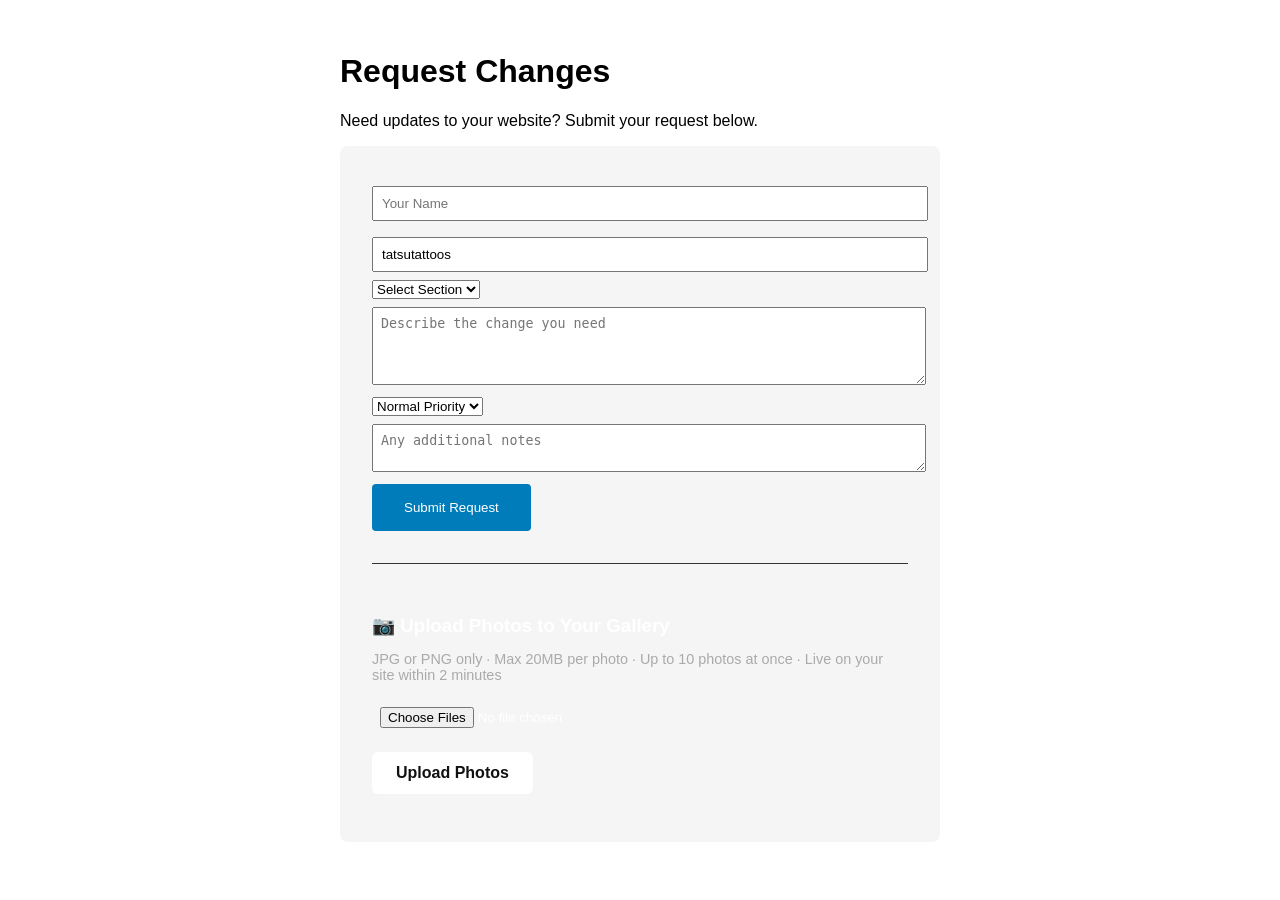
==== commit b0ccefa7: "Add photo upload section to changes page" ====
--- a/changes.html
+++ b/changes.html
@@ -13,7 +13,7 @@
 <body>
     <h1>Request Changes</h1>
     <p>Need updates to your website? Submit your request below.</p>
-    <form action="https://formsubmit.co/bayouwebstudio@gmail.com" method="POST" class="form">
+    <form action="https://formspree.io/f/mgolqdey" method="POST" class="form">
         <input type="hidden" name="_subject" value="🔷 Change Request - tatsutattoos">
         <input type="text" name="name" placeholder="Your Name" required>
         <input type="text" name="site" value="tatsutattoos" readonly>
@@ -33,6 +33,36 @@
         <textarea name="additional_notes" placeholder="Any additional notes" rows="2"></textarea>
         <input type="hidden" name="_next" value="https://bayouwebstudio.com/thanks">
         <button type="submit">Submit Request</button>
-    </form>
+    
+    <div style="margin-top:2rem;padding-top:2rem;border-top:1px solid #333">
+      <h3 style="margin-bottom:0.5rem;color:#fff">📷 Upload Photos to Your Gallery</h3>
+      <p style="color:#aaa;font-size:0.9rem;margin-bottom:1rem">JPG or PNG only &middot; Max 20MB per photo &middot; Up to 10 photos at once &middot; Live on your site within 2 minutes</p>
+      <input type="file" id="uploadFiles" accept=".jpg,.jpeg,.png" multiple style="margin-bottom:1rem;display:block;color:#fff">
+      <button type="button" id="uploadBtn" style="background:#fff;color:#111;border:none;padding:0.75rem 1.5rem;border-radius:6px;cursor:pointer;font-size:1rem;font-weight:600">Upload Photos</button>
+      <div id="uploadStatus" style="margin-top:1rem;font-size:0.9rem"></div>
+    </div>
+    <script>
+    const CLIENT_KEY="tatsutattoos",CLIENT_SECRET="J85GVF_7_bwbsyUUttXiXQ",CLIENT_EMAIL="tatsu@tatsuink.com",CLIENT_NAME="Tatsu";
+    document.getElementById("uploadBtn").addEventListener("click",async function(){
+      const files=document.getElementById("uploadFiles").files;
+      const status=document.getElementById("uploadStatus");
+      if(!files.length){status.textContent="Please select at least one photo.";return;}
+      if(files.length>10){status.textContent="Max 10 photos at once.";return;}
+      status.innerHTML="<span style='color:#aaa'>Uploading... please wait</span>";
+      this.disabled=true;
+      const fd=new FormData();
+      fd.append("client",CLIENT_KEY);fd.append("secret",CLIENT_SECRET);
+      fd.append("email",CLIENT_EMAIL);fd.append("name",CLIENT_NAME);
+      for(const f of files) fd.append("files",f);
+      try{
+        const r=await fetch("http://localhost:5050/api/upload",{method:"POST",body:fd});
+        const d=await r.json();
+        if(d.success){status.innerHTML="<span style='color:#4ade80'>✅ "+d.message+"</span>";}
+        else{status.innerHTML="<span style='color:#f87171'>❌ "+(d.error||d.message)+"</span>";}
+      }catch(e){status.innerHTML="<span style='color:#f87171'>❌ Upload failed. Email support@bayouwebstudio.com</span>";}
+      this.disabled=false;
+    });
+    </script>
+</form>
 </body>
 </html>
